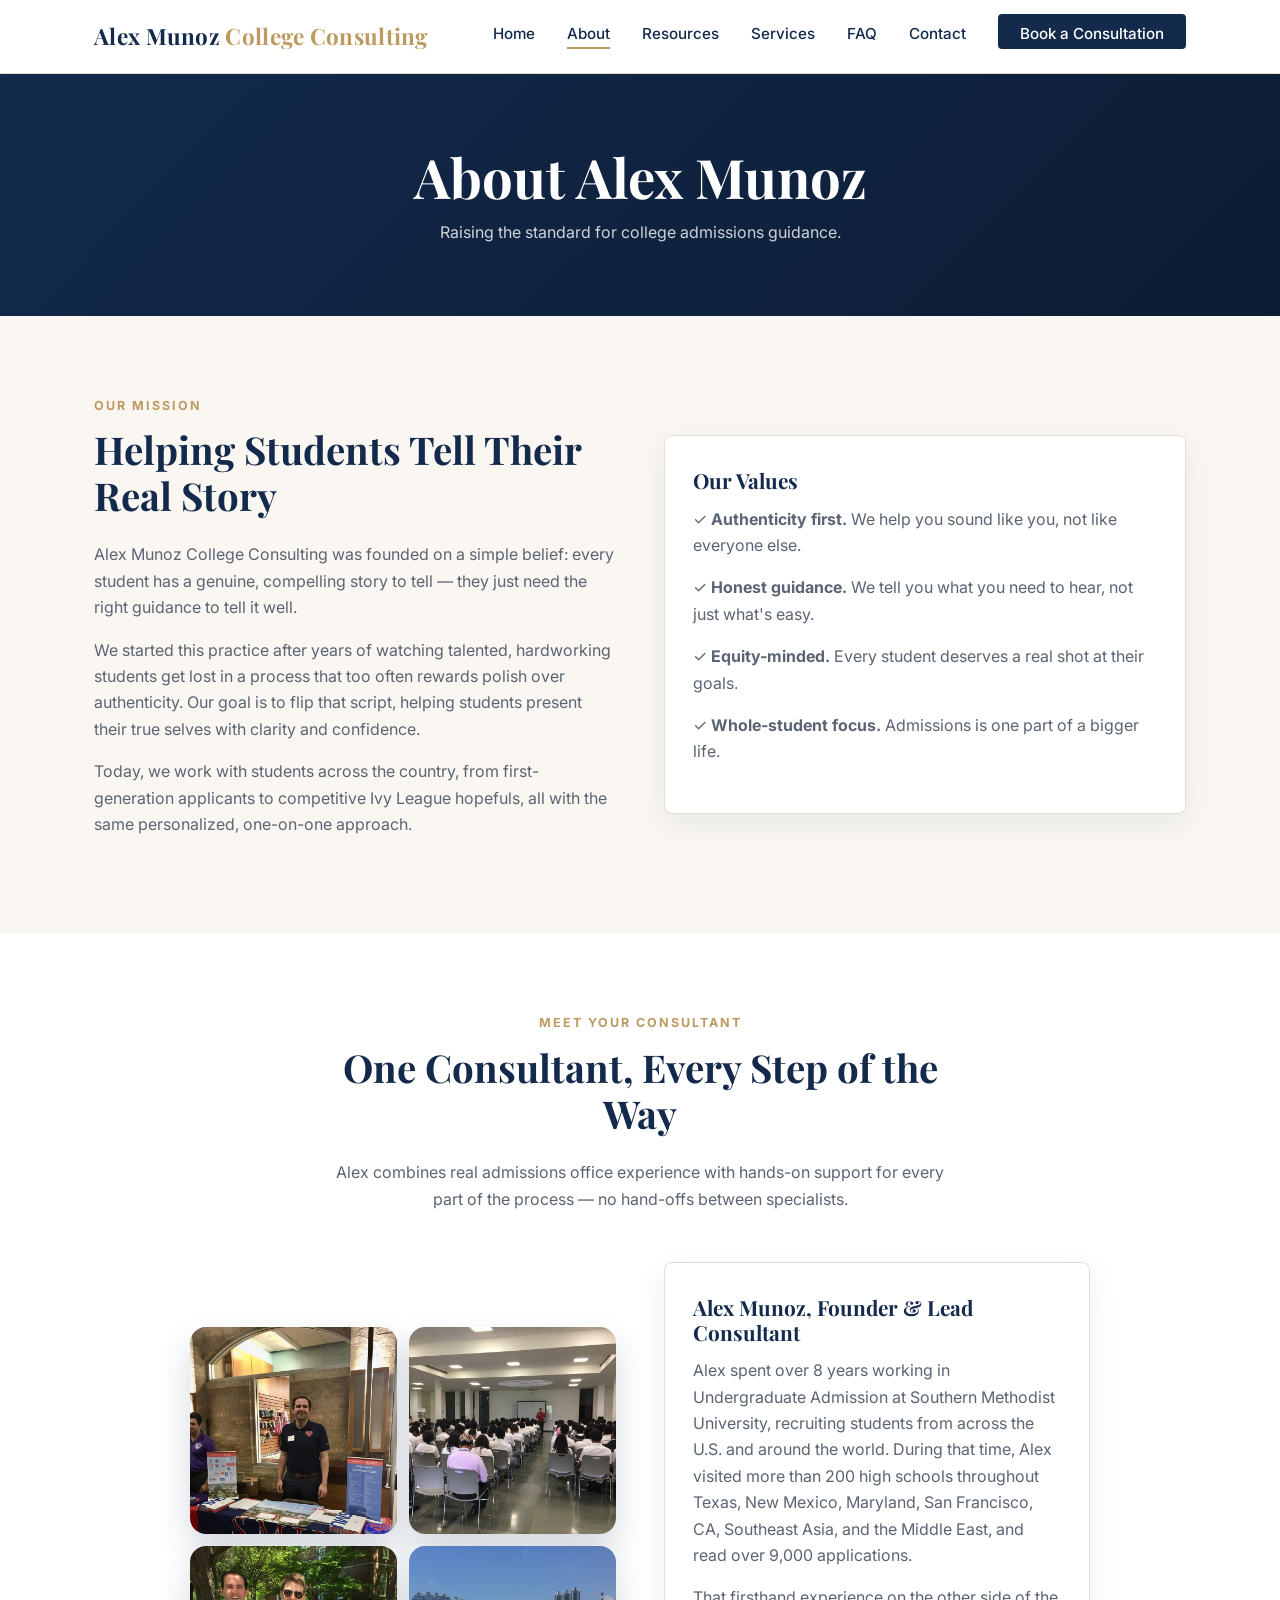
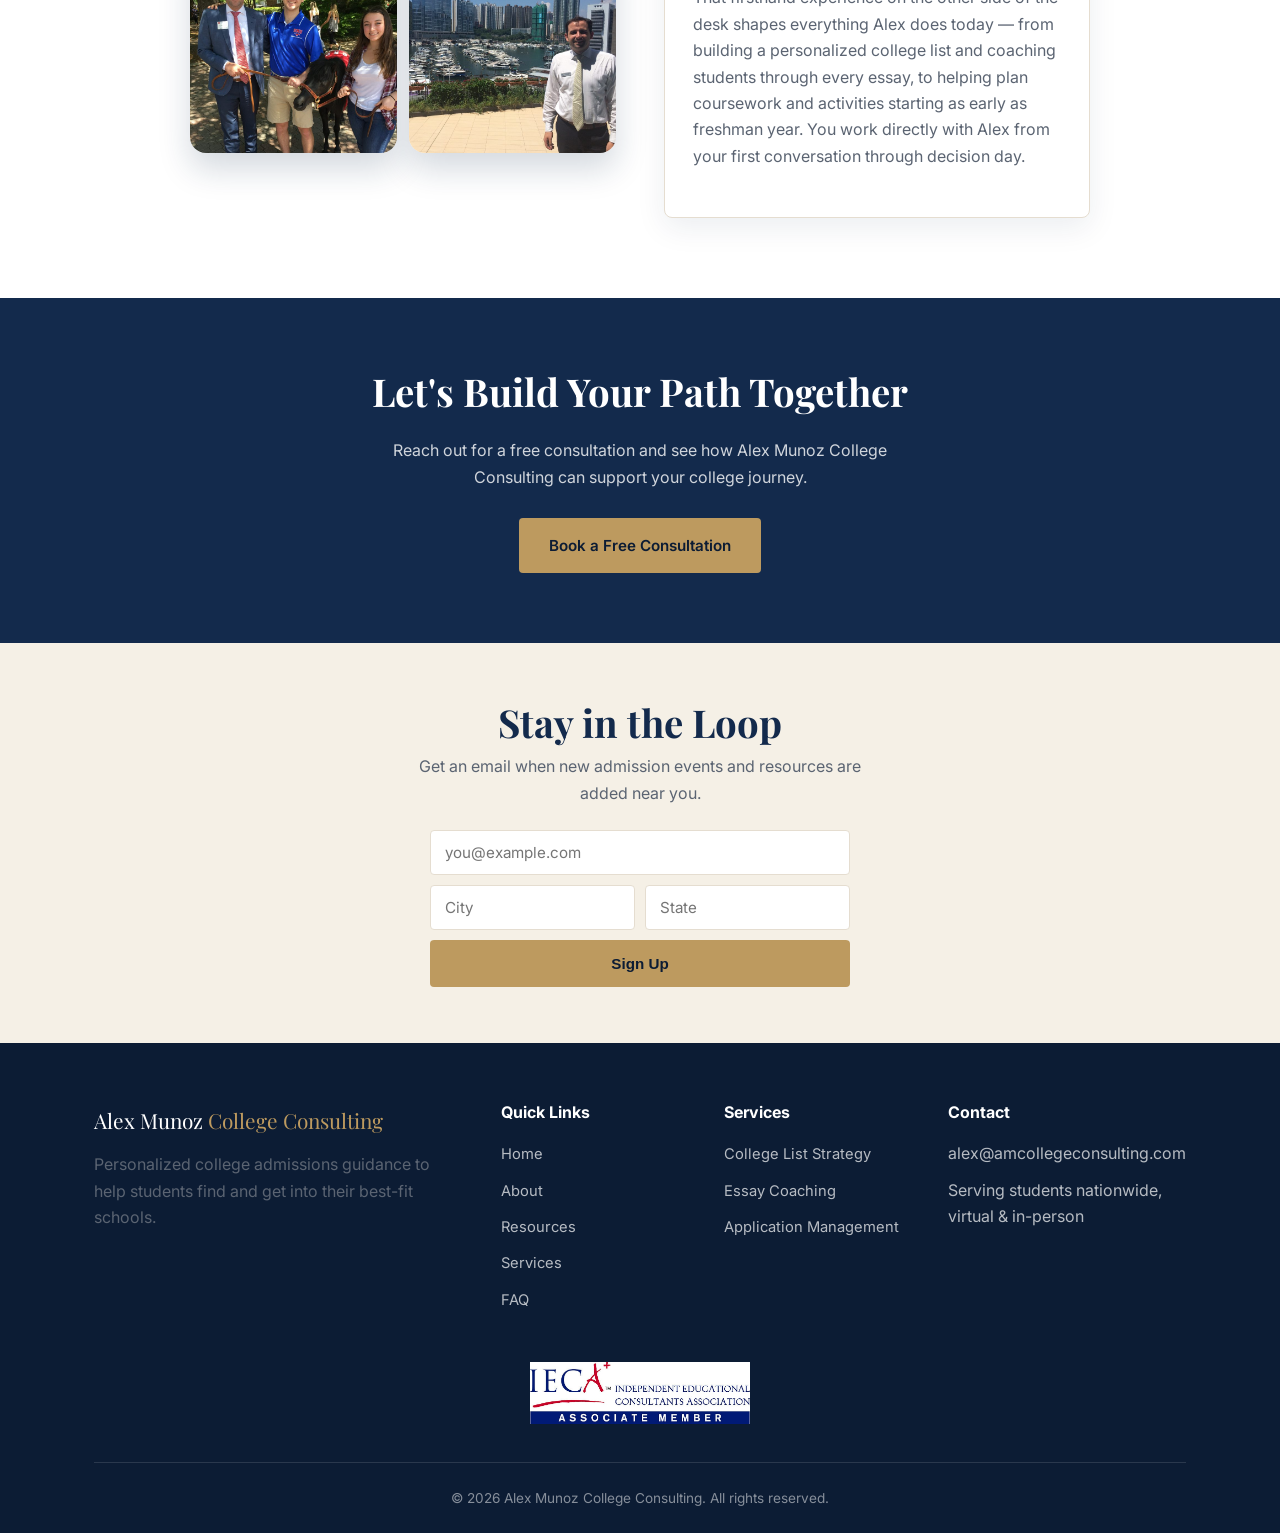
==== about.html @ 4353b639 "Add photo mosaic to About page, revert hero photo" ====
<!DOCTYPE html>
<html lang="en">
<head>
<!-- Google tag (gtag.js) -->
<script async src="https://www.googletagmanager.com/gtag/js?id=G-51WXC286CQ"></script>
<script>
  window.dataLayer = window.dataLayer || [];
  function gtag(){dataLayer.push(arguments);}
  gtag('js', new Date());
  gtag('config', 'G-51WXC286CQ');
</script>
<meta charset="UTF-8">
<meta name="viewport" content="width=device-width, initial-scale=1.0">
<link rel="icon" type="image/x-icon" href="favicon.ico">
<link rel="icon" type="image/png" sizes="32x32" href="favicon-32.png">
<link rel="icon" type="image/png" sizes="16x16" href="favicon-16.png">
<link rel="apple-touch-icon" sizes="180x180" href="apple-touch-icon.png">
<title>About Us | Alex Munoz College Consulting</title>
<meta name="description" content="Learn about Alex Munoz College Consulting's mission, story, and the team behind our personalized college admissions guidance.">
<link rel="canonical" href="https://amcollegeconsulting.com/about.html">
<meta property="og:type" content="website">
<meta property="og:site_name" content="Alex Munoz College Consulting">
<meta property="og:url" content="https://amcollegeconsulting.com/about.html">
<meta property="og:title" content="About Us | Alex Munoz College Consulting">
<meta property="og:description" content="Learn about Alex Munoz College Consulting's mission, story, and the team behind our personalized college admissions guidance.">
<meta property="og:image" content="https://amcollegeconsulting.com/social-preview.png">
<meta property="og:image:width" content="1200">
<meta property="og:image:height" content="630">
<meta name="twitter:card" content="summary_large_image">
<meta name="twitter:title" content="About Us | Alex Munoz College Consulting">
<meta name="twitter:description" content="Learn about Alex Munoz College Consulting's mission, story, and the team behind our personalized college admissions guidance.">
<meta name="twitter:image" content="https://amcollegeconsulting.com/social-preview.png">
<link rel="preconnect" href="https://fonts.googleapis.com">
<link href="https://fonts.googleapis.com/css2?family=Playfair+Display:wght@600;700&family=Inter:wght@400;500;600;700&display=swap" rel="stylesheet">
<link rel="stylesheet" href="styles.css?v=20260810f">
<script type="application/ld+json">
[
  {
    "@context": "https://schema.org",
    "@type": "AboutPage",
    "name": "About Alex Munoz College Consulting",
    "url": "https://amcollegeconsulting.com/about.html",
    "mainEntity": {
      "@type": "ProfessionalService",
      "name": "Alex Munoz College Consulting",
      "url": "https://amcollegeconsulting.com/",
      "email": "alex@amcollegeconsulting.com",
      "image": "https://amcollegeconsulting.com/social-preview.png",
      "areaServed": [
        {
          "@type": "City",
          "name": "North Dallas, TX"
        },
        {
          "@type": "Country",
          "name": "United States"
        }
      ]
    }
  },
  {
    "@context": "https://schema.org",
    "@type": "BreadcrumbList",
    "itemListElement": [
      {
        "@type": "ListItem",
        "position": 1,
        "name": "Home",
        "item": "https://amcollegeconsulting.com/"
      },
      {
        "@type": "ListItem",
        "position": 2,
        "name": "About",
        "item": "https://amcollegeconsulting.com/about.html"
      }
    ]
  }
]
</script>
</head>
<body>

<header class="site-header">
  <div class="nav-wrap">
    <a href="index.html" class="logo">Alex Munoz <span>College Consulting</span></a>
    <ul class="nav-links">
      <li><a href="index.html">Home</a></li>
      <li><a href="about.html" class="active">About</a></li>
      <li class="nav-dropdown">
        <a href="resources.html">Resources</a>
        <ul class="nav-dropdown-menu">
          <li><a href="resources.html#info-sessions">Admission Reps in Your Area</a></li>
        </ul>
      </li>
      <li><a href="services.html">Services</a></li>
      <li><a href="faq.html">FAQ</a></li>
      <li><a href="contact.html">Contact</a></li>
      <li><a href="contact.html" class="nav-cta">Book a Consultation</a></li>
    </ul>
    <button class="nav-toggle" aria-label="Toggle menu">&#9776;</button>
  </div>
</header>

<section class="page-hero">
  <div class="container">
    <h1>About Alex Munoz</h1>
    <p>Raising the standard for college admissions guidance.</p>
  </div>
</section>

<section>
  <div class="container">
    <div class="grid-2">
      <div>
        <span class="eyebrow-small">Our Mission</span>
        <h2>Helping Students Tell Their Real Story</h2>
        <p>Alex Munoz College Consulting was founded on a simple belief: every student has a genuine, compelling story to tell &mdash; they just need the right guidance to tell it well.</p>
        <p>We started this practice after years of watching talented, hardworking students get lost in a process that too often rewards polish over authenticity. Our goal is to flip that script, helping students present their true selves with clarity and confidence.</p>
        <p>Today, we work with students across the country, from first-generation applicants to competitive Ivy League hopefuls, all with the same personalized, one-on-one approach.</p>
      </div>
      <div class="card">
        <h3>Our Values</h3>
        <p>&#10003; <strong>Authenticity first.</strong> We help you sound like you, not like everyone else.</p>
        <p>&#10003; <strong>Honest guidance.</strong> We tell you what you need to hear, not just what's easy.</p>
        <p>&#10003; <strong>Equity-minded.</strong> Every student deserves a real shot at their goals.</p>
        <p>&#10003; <strong>Whole-student focus.</strong> Admissions is one part of a bigger life.</p>
      </div>
    </div>
  </div>
</section>

<section class="section-alt">
  <div class="container">
    <div class="section-header">
      <span class="eyebrow-small">Meet Your Consultant</span>
      <h2>One Consultant, Every Step of the Way</h2>
      <p>Alex combines real admissions office experience with hands-on support for every part of the process &mdash; no hand-offs between specialists.</p>
    </div>
    <div class="grid-2" style="max-width: 900px; margin: 0 auto;">
      <div class="photo-mosaic">
        <div class="headshot-frame">
          <img src="alex-collage-1.jpg" alt="Alex Munoz at an SMU admissions table" width="750" height="1000">
        </div>
        <div class="headshot-frame">
          <img src="alex-collage-2.jpg" alt="Alex Munoz presenting to students at a college fair" width="1000" height="750" style="object-position: 75% center;">
        </div>
        <div class="headshot-frame">
          <img src="alex-collage-3.jpg" alt="Alex Munoz with SMU's mascot Peruna on campus" width="750" height="1000">
        </div>
        <div class="headshot-frame">
          <img src="alex-collage-4.jpg" alt="Alex Munoz recruiting internationally in Hong Kong" width="1000" height="750" style="object-position: 75% center;">
        </div>
      </div>
      <div class="card">
        <h3>Alex Munoz, Founder &amp; Lead Consultant</h3>
        <p>Alex spent over 8 years working in Undergraduate Admission at Southern Methodist University, recruiting students from across the U.S. and around the world. During that time, Alex visited more than 200 high schools throughout Texas, New Mexico, Maryland, San Francisco, CA, Southeast Asia, and the Middle East, and read over 9,000 applications.</p>
        <p>That firsthand experience on the other side of the desk shapes everything Alex does today &mdash; from building a personalized college list and coaching students through every essay, to helping plan coursework and activities starting as early as freshman year. You work directly with Alex from your first conversation through decision day.</p>
      </div>
    </div>
  </div>
</section>

<section class="cta-band">
  <div class="container">
    <h2>Let's Build Your Path Together</h2>
    <p>Reach out for a free consultation and see how Alex Munoz College Consulting can support your college journey.</p>
    <a href="contact.html" class="btn btn-primary">Book a Free Consultation</a>
  </div>
</section>

<section class="newsletter-band">
  <div class="container">
    <h2>Stay in the Loop</h2>
    <p>Get an email when new admission events and resources are added near you.</p>
    <p class="form-success" style="display:none; color: var(--gold); font-weight: 600;">Thanks! You're signed up.</p>
    <form class="newsletter-form" action="https://formspree.io/f/mgognybo" method="POST">
      <input type="hidden" name="form_type" value="Newsletter signup">
      <label for="newsletter-email" class="sr-only">Email address</label>
      <input type="email" id="newsletter-email" name="email" placeholder="you@example.com" required>
      <div class="newsletter-form-row">
        <label for="newsletter-city" class="sr-only">City</label>
        <input type="text" id="newsletter-city" name="city" placeholder="City">
        <label for="newsletter-state" class="sr-only">State</label>
        <input type="text" id="newsletter-state" name="state" placeholder="State">
      </div>
      <button type="submit" class="btn btn-primary">Sign Up</button>
    </form>
  </div>
</section>

<footer class="site-footer">
  <div class="container">
    <div class="footer-grid">
      <div>
        <div class="footer-logo">Alex Munoz <span>College Consulting</span></div>
        <p>Personalized college admissions guidance to help students find and get into their best-fit schools.</p>
      </div>
      <div>
        <h4>Quick Links</h4>
        <ul>
          <li><a href="index.html">Home</a></li>
          <li><a href="about.html">About</a></li>
          <li><a href="resources.html">Resources</a></li>
          <li><a href="services.html">Services</a></li>
          <li><a href="faq.html">FAQ</a></li>
        </ul>
      </div>
      <div>
        <h4>Services</h4>
        <ul>
          <li><a href="services.html">College List Strategy</a></li>
          <li><a href="services.html">Essay Coaching</a></li>
          <li><a href="services.html">Application Management</a></li>
        </ul>
      </div>
      <div>
        <h4>Contact</h4>
        <ul>
          <li>alex@amcollegeconsulting.com</li>
          <li>Serving students nationwide, virtual &amp; in-person</li>
        </ul>
      </div>
    </div>
    <div class="footer-badge">
      <a href="https://www.iecaonline.com/" target="_blank" rel="noopener">
        <img src="IECA%20logo.jpg" alt="IECA Associate Member">
      </a>
    </div>
    <div class="footer-bottom">
      &copy; 2026 Alex Munoz College Consulting. All rights reserved.
    </div>
  </div>
</footer>

<script src="main.js?v=20260810b"></script>
</body>
</html>
---- styles.css ----
/* Alex Munoz College Consulting — Shared Styles */

:root {
  --navy: #132a4c;
  --navy-dark: #0c1c34;
  --gold: #bd9a5f;
  --gold-light: #d9c398;
  --cream: #faf7f2;
  --white: #ffffff;
  --text: #26303f;
  --text-muted: #5b6472;
  --border: #e5ddd0;
  --shadow: 0 10px 30px rgba(19, 42, 76, 0.08);
}

* {
  box-sizing: border-box;
}

html {
  scroll-behavior: smooth;
}

body {
  margin: 0;
  font-family: 'Inter', -apple-system, BlinkMacSystemFont, 'Segoe UI', sans-serif;
  color: var(--text);
  background: var(--cream);
  line-height: 1.65;
}

h1, h2, h3, h4 {
  font-family: 'Playfair Display', Georgia, serif;
  color: var(--navy);
  line-height: 1.2;
  margin: 0 0 0.6em;
}

h1 { font-size: clamp(2.2rem, 5vw, 3.4rem); }
h2 { font-size: clamp(1.7rem, 3.5vw, 2.4rem); }
h3 { font-size: 1.3rem; }

p { margin: 0 0 1em; color: var(--text-muted); }

a { color: inherit; text-decoration: none; }

img { max-width: 100%; display: block; }

.container {
  max-width: 1140px;
  margin: 0 auto;
  padding: 0 24px;
}

/* Header */
.site-header {
  position: sticky;
  top: 0;
  z-index: 100;
  background: var(--white);
  border-bottom: 1px solid var(--border);
}

.nav-wrap {
  display: flex;
  align-items: center;
  justify-content: space-between;
  padding: 18px 24px;
  max-width: 1140px;
  margin: 0 auto;
}

.logo {
  font-family: 'Playfair Display', Georgia, serif;
  font-size: 1.4rem;
  font-weight: 700;
  color: var(--navy);
  letter-spacing: 0.3px;
}

.logo span {
  color: var(--gold);
}

.nav-links {
  display: flex;
  gap: 32px;
  list-style: none;
  margin: 0;
  padding: 0;
}

.nav-links a {
  font-weight: 500;
  font-size: 0.95rem;
  color: var(--navy);
  padding-bottom: 4px;
  border-bottom: 2px solid transparent;
  transition: border-color 0.2s ease, color 0.2s ease;
}

.nav-links a:hover,
.nav-links a.active {
  border-bottom-color: var(--gold);
}

.nav-cta {
  background: var(--navy);
  color: var(--white) !important;
  padding: 10px 22px;
  border-radius: 4px;
  font-weight: 600;
  font-size: 0.9rem;
  transition: background 0.2s ease;
  white-space: nowrap;
}

.nav-cta:hover {
  background: var(--gold);
  color: var(--navy) !important;
}

.nav-toggle {
  display: none;
  background: none;
  border: none;
  font-size: 1.6rem;
  color: var(--navy);
  cursor: pointer;
}

/* Buttons */
.btn {
  display: inline-block;
  padding: 13px 28px;
  border-radius: 4px;
  font-weight: 600;
  font-size: 0.95rem;
  transition: all 0.2s ease;
  cursor: pointer;
  border: 2px solid transparent;
}

.btn-primary {
  background: var(--gold);
  color: var(--navy-dark);
}

.btn-primary:hover {
  background: var(--navy);
  color: var(--white);
}

.btn-outline {
  border-color: var(--white);
  color: var(--white);
}

.btn-outline:hover {
  background: var(--white);
  color: var(--navy);
}

.btn-outline-navy {
  border-color: var(--navy);
  color: var(--navy);
}

.btn-outline-navy:hover {
  background: var(--navy);
  color: var(--white);
}

/* Hero */
.hero {
  background: linear-gradient(135deg, var(--navy) 0%, var(--navy-dark) 100%);
  color: var(--white);
  padding: 100px 0 90px;
  text-align: center;
}

.hero h1 { color: var(--white); }

.hero .eyebrow {
  text-transform: uppercase;
  letter-spacing: 2px;
  font-size: 0.8rem;
  color: var(--gold-light);
  font-weight: 600;
  margin-bottom: 16px;
  display: block;
}

.hero p.lead {
  color: rgba(255,255,255,0.85);
  max-width: 620px;
  margin: 0 auto 32px;
  font-size: 1.1rem;
}

.hero-actions {
  display: flex;
  gap: 16px;
  justify-content: center;
  flex-wrap: wrap;
}

/* Headshot / photo mosaic */
.headshot-frame {
  border-radius: 16px;
  overflow: hidden;
  box-shadow: 0 16px 32px rgba(19,42,76,0.18);
}

.headshot-frame img {
  width: 100%;
  height: 100%;
  object-fit: cover;
  object-position: top center;
  display: block;
}

.photo-mosaic {
  display: grid;
  grid-template-columns: 1fr 1fr;
  gap: 12px;
}

.photo-mosaic .headshot-frame {
  aspect-ratio: 1 / 1;
}

.page-hero {
  background: linear-gradient(135deg, var(--navy) 0%, var(--navy-dark) 100%);
  color: var(--white);
  padding: 70px 0;
  text-align: center;
}

.page-hero h1 { color: var(--white); margin-bottom: 10px; }
.page-hero p { color: rgba(255,255,255,0.8); margin: 0; }

/* Sections */
section {
  padding: 80px 0;
}

.section-alt {
  background: var(--white);
}

.section-header {
  text-align: center;
  max-width: 640px;
  margin: 0 auto 50px;
}

.eyebrow-small {
  text-transform: uppercase;
  letter-spacing: 2px;
  font-size: 0.78rem;
  color: var(--gold);
  font-weight: 700;
  display: block;
  margin-bottom: 10px;
}

/* Grid / Cards */
.grid-3 {
  display: grid;
  grid-template-columns: repeat(3, 1fr);
  gap: 32px;
}

.grid-2 {
  display: grid;
  grid-template-columns: 1fr 1fr;
  gap: 48px;
  align-items: center;
}

.card {
  background: var(--white);
  border: 1px solid var(--border);
  border-radius: 8px;
  padding: 32px 28px;
  box-shadow: var(--shadow);
}

.card .icon {
  width: 48px;
  height: 48px;
  border-radius: 8px;
  background: rgba(189, 154, 95, 0.15);
  color: var(--gold);
  display: flex;
  align-items: center;
  justify-content: center;
  font-size: 1.4rem;
  margin-bottom: 18px;
  font-weight: 700;
}

.stats {
  display: grid;
  grid-template-columns: repeat(4, 1fr);
  gap: 24px;
  text-align: center;
}

.stat-num {
  font-family: 'Playfair Display', Georgia, serif;
  font-size: 2.4rem;
  color: var(--gold);
  font-weight: 700;
}

.stat-label {
  color: var(--text-muted);
  font-size: 0.9rem;
  text-transform: uppercase;
  letter-spacing: 1px;
}

/* Testimonial cards */
.testimonial {
  background: var(--white);
  border-left: 3px solid var(--gold);
  border-radius: 6px;
  padding: 30px;
  box-shadow: var(--shadow);
}

.testimonial p.quote {
  font-style: italic;
  color: var(--text);
  font-size: 1.02rem;
}

.testimonial .author {
  font-weight: 700;
  color: var(--navy);
  font-size: 0.95rem;
}

.testimonial .role {
  color: var(--text-muted);
  font-size: 0.85rem;
}

/* CTA band */
.cta-band {
  background: var(--navy);
  color: var(--white);
  text-align: center;
  padding: 70px 0;
}

.cta-band h2 { color: var(--white); }
.cta-band p { color: rgba(255,255,255,0.8); max-width: 500px; margin: 0 auto 28px; }

/* Newsletter signup band */
.newsletter-band {
  background: rgba(189, 154, 95, 0.08);
  text-align: center;
  padding: 56px 0;
}

.newsletter-band h2 { margin-bottom: 8px; }
.newsletter-band p { max-width: 480px; margin: 0 auto 24px; }

.newsletter-form {
  display: flex;
  flex-direction: column;
  gap: 10px;
  max-width: 420px;
  margin: 0 auto;
}

.newsletter-form-row {
  display: flex;
  gap: 10px;
}

.newsletter-form-row input {
  flex: 1;
  min-width: 0;
}

.newsletter-form button {
  width: 100%;
}

.sr-only {
  position: absolute;
  width: 1px;
  height: 1px;
  padding: 0;
  margin: -1px;
  overflow: hidden;
  clip: rect(0, 0, 0, 0);
  white-space: nowrap;
  border: 0;
}

/* Forms */
.contact-form {
  display: grid;
  gap: 20px;
}

.form-row {
  display: grid;
  grid-template-columns: 1fr 1fr;
  gap: 20px;
}

label {
  display: block;
  font-weight: 600;
  font-size: 0.88rem;
  color: var(--navy);
  margin-bottom: 6px;
}

input, select, textarea {
  width: 100%;
  padding: 12px 14px;
  border: 1px solid var(--border);
  border-radius: 4px;
  font-family: inherit;
  font-size: 0.95rem;
  background: var(--white);
  color: var(--text);
}

input:focus, select:focus, textarea:focus {
  outline: none;
  border-color: var(--gold);
}

textarea { resize: vertical; min-height: 120px; }

.contact-info-item {
  display: flex;
  gap: 16px;
  margin-bottom: 26px;
}

.contact-info-item .icon {
  flex-shrink: 0;
  width: 44px;
  height: 44px;
  border-radius: 50%;
  background: rgba(189, 154, 95, 0.15);
  color: var(--gold);
  display: flex;
  align-items: center;
  justify-content: center;
  font-weight: 700;
}

/* Footer */
.site-footer {
  background: var(--navy-dark);
  color: rgba(255,255,255,0.7);
  padding: 60px 0 24px;
}

.footer-grid {
  display: grid;
  grid-template-columns: 2fr 1fr 1fr 1.3fr;
  gap: 40px;
  margin-bottom: 40px;
}

.footer-grid h4 {
  color: var(--white);
  font-size: 1rem;
  margin-bottom: 18px;
  font-family: 'Inter', sans-serif;
  font-weight: 700;
}

.footer-grid ul {
  list-style: none;
  margin: 0;
  padding: 0;
}

.footer-grid li {
  margin-bottom: 10px;
}

.footer-grid a {
  color: rgba(255,255,255,0.7);
  font-size: 0.92rem;
  transition: color 0.2s ease;
}

.footer-grid a:hover {
  color: var(--gold-light);
}

.footer-logo {
  font-family: 'Playfair Display', Georgia, serif;
  font-size: 1.3rem;
  color: var(--white);
  margin-bottom: 14px;
}

.footer-logo span { color: var(--gold); }

.resource-table {
  width: 100%;
  border-collapse: collapse;
  margin-bottom: 10px;
}

.resource-table th,
.resource-table td {
  text-align: left;
  padding: 12px 16px;
  border-bottom: 1px solid var(--border);
  font-size: 0.95rem;
}

.resource-table th {
  background: var(--white);
  color: var(--navy);
  font-weight: 700;
  text-transform: uppercase;
  font-size: 0.75rem;
  letter-spacing: 0.5px;
}

.resource-table td a {
  color: var(--gold);
  font-weight: 600;
}

.resource-table td a:hover {
  text-decoration: underline;
}

.resource-table tr:nth-child(even) {
  background: rgba(189, 154, 95, 0.05);
}

.resource-note {
  font-size: 0.85rem;
  color: var(--text-muted);
  margin-top: 8px;
}

/* Resources page header + top-of-page signup box */
.section-header-grid {
  display: grid;
  grid-template-columns: 1fr minmax(210px, 240px);
  gap: 28px;
  align-items: start;
  max-width: 980px;
  margin: 0 auto 44px;
}

.section-header-grid .section-header-text {
  text-align: left;
}

.signup-box {
  background: var(--white);
  border: 1px solid var(--border);
  border-radius: 8px;
  padding: 16px 18px;
  box-shadow: var(--shadow);
}

.signup-box h3 {
  margin-bottom: 4px;
  font-size: 0.92rem;
}

.signup-box p {
  font-size: 0.78rem;
  margin-bottom: 10px;
  line-height: 1.4;
}

.signup-box .newsletter-form {
  flex-direction: column;
  gap: 8px;
}

.signup-box .newsletter-form input[type="email"] {
  padding: 9px 10px;
  font-size: 0.85rem;
}

.signup-box .newsletter-form-row {
  flex-direction: column;
  gap: 8px;
}

.signup-box .newsletter-form-row input {
  padding: 9px 10px;
  font-size: 0.85rem;
}

.signup-box .newsletter-form button {
  width: 100%;
  padding: 9px 16px;
  font-size: 0.85rem;
}

/* Session list (Admission Info Sessions in Your Area) */
.session-controls {
  display: flex;
  gap: 24px;
  justify-content: center;
  flex-wrap: wrap;
  margin-bottom: 24px;
}

.session-control {
  min-width: 220px;
}

.session-control label {
  text-align: center;
}

.session-control select {
  cursor: pointer;
}

.session-filters {
  display: flex;
  gap: 10px;
  justify-content: center;
  flex-wrap: wrap;
  margin-bottom: 32px;
}

.session-filter {
  font-size: 0.85rem;
  font-weight: 600;
  padding: 8px 18px;
  border-radius: 20px;
  border: 1px solid var(--border);
  background: var(--white);
  color: var(--navy);
  cursor: pointer;
  transition: background 0.15s ease, color 0.15s ease;
}

.session-filter:hover {
  border-color: var(--gold);
}

.session-filter.active {
  background: var(--navy);
  color: var(--white);
  border-color: var(--navy);
}

.session-list {
  max-width: 760px;
  margin: 0 auto;
  display: flex;
  flex-direction: column;
  gap: 14px;
}

.session-item {
  background: var(--white);
  border: 1px solid var(--border);
  border-radius: 8px;
  padding: 18px 20px;
  display: flex;
  gap: 18px;
  align-items: center;
  box-shadow: var(--shadow);
}

.session-body {
  flex: 1;
  min-width: 0;
}

.session-logo {
  flex-shrink: 0;
  width: 48px;
  height: 48px;
  display: flex;
  align-items: center;
  justify-content: center;
}

.session-logo img {
  max-width: 48px;
  max-height: 48px;
  width: auto;
  height: auto;
  object-fit: contain;
}

/* Baylor's crest SVG renders with extra internal padding, so it looks
   noticeably smaller than the other logos at the same box size — nudge it up. */
.session-logo img[src*="bayloruniversity.svg"] {
  transform: scale(1.35);
}

.session-date {
  flex-shrink: 0;
  background: var(--navy);
  color: var(--gold-light);
  border-radius: 6px;
  padding: 8px 12px;
  text-align: center;
  min-width: 58px;
}

.session-date .month {
  font-size: 0.7rem;
  font-weight: 700;
  text-transform: uppercase;
  letter-spacing: 0.5px;
}

.session-date .day {
  font-size: 1.15rem;
  font-weight: 700;
  font-family: 'Playfair Display', Georgia, serif;
}

.session-title {
  font-weight: 700;
  color: var(--navy);
  font-size: 1rem;
  margin-bottom: 2px;
}

.session-meta {
  font-size: 0.88rem;
  color: var(--text-muted);
  margin-bottom: 4px;
}

.session-link {
  font-size: 0.85rem;
  color: var(--gold);
  font-weight: 600;
}

.session-link:hover {
  text-decoration: underline;
}

/* Nav dropdown */
.nav-dropdown {
  position: relative;
}

.nav-dropdown > a {
  display: inline-flex;
  align-items: center;
  gap: 4px;
}

.nav-dropdown-menu {
  list-style: none;
  margin: 0;
  padding: 0;
  position: absolute;
  top: 100%;
  left: 0;
  background: var(--white);
  border: 1px solid var(--border);
  border-radius: 6px;
  box-shadow: var(--shadow);
  min-width: 230px;
  opacity: 0;
  visibility: hidden;
  transform: translateY(6px);
  transition: opacity 0.15s ease, transform 0.15s ease, visibility 0.15s ease;
  z-index: 200;
}

.nav-dropdown:hover .nav-dropdown-menu,
.nav-dropdown:focus-within .nav-dropdown-menu {
  opacity: 1;
  visibility: visible;
  transform: translateY(0);
}

.nav-dropdown-menu li a {
  display: block;
  padding: 12px 18px;
  font-size: 0.9rem;
  border-bottom: 1px solid var(--border);
  color: var(--navy);
  font-weight: 500;
}

.nav-dropdown-menu li:last-child a {
  border-bottom: none;
}

.nav-dropdown-menu li a:hover {
  background: var(--cream);
}

.faq-list {
  max-width: 780px;
  margin: 0 auto;
}

.faq-item {
  padding: 26px 0;
  border-bottom: 1px solid var(--border);
}

.faq-item:last-child {
  border-bottom: none;
}

.faq-item h3 {
  font-size: 1.15rem;
  margin-bottom: 8px;
}

.faq-item p {
  margin-bottom: 0;
}

.package-price {
  font-family: 'Playfair Display', Georgia, serif;
  font-size: 1.8rem;
  color: var(--gold);
  font-weight: 700;
  margin-bottom: 4px;
}

.package-price .price-note {
  font-family: 'Inter', sans-serif;
  font-size: 0.85rem;
  color: var(--text-muted);
  font-weight: 500;
  display: block;
  margin-bottom: 16px;
}

.footer-badge {
  text-align: center;
  margin-bottom: 30px;
}

.footer-badge img {
  max-width: 220px;
  display: inline-block;
}

.footer-bottom {
  border-top: 1px solid rgba(255,255,255,0.12);
  padding-top: 24px;
  text-align: center;
  font-size: 0.85rem;
  color: rgba(255,255,255,0.5);
}

/* Responsive */
@media (max-width: 860px) {
  .nav-dropdown-menu {
    position: static;
    opacity: 1;
    visibility: visible;
    transform: none;
    box-shadow: none;
    border: none;
    border-radius: 0;
    display: none;
  }
  .nav-dropdown.open .nav-dropdown-menu {
    display: block;
  }
  .nav-dropdown-menu li a {
    padding-left: 40px;
  }
  .nav-links {
    display: none;
    position: absolute;
    top: 100%;
    left: 0;
    right: 0;
    background: var(--white);
    flex-direction: column;
    gap: 0;
    border-top: 1px solid var(--border);
    box-shadow: var(--shadow);
  }
  .nav-links.open { display: flex; }
  .nav-links li { width: 100%; }
  .nav-links a {
    display: block;
    padding: 16px 24px;
    border-bottom: 1px solid var(--border);
  }
  .nav-links .nav-cta { margin: 16px 24px; text-align: center; }
  .nav-toggle { display: block; }
  .grid-3 { grid-template-columns: 1fr; }
  .grid-2 { grid-template-columns: 1fr; }
  .section-header-grid { grid-template-columns: 1fr; }
  .section-header-grid .section-header-text { text-align: center; }
  .stats { grid-template-columns: repeat(2, 1fr); }
  .form-row { grid-template-columns: 1fr; }
  .footer-grid { grid-template-columns: 1fr 1fr; }
}

@media (max-width: 500px) {
  .footer-grid { grid-template-columns: 1fr; }
  .hero { padding: 70px 0 60px; }
  section { padding: 56px 0; }
  .session-item { padding: 14px; gap: 10px; }
  .session-date { min-width: 44px; padding: 6px 8px; }
  .session-date .day { font-size: 1rem; }
  .session-logo { width: 34px; height: 34px; }
  .session-logo img { max-width: 34px; max-height: 34px; }
  .session-title { font-size: 0.92rem; }
}
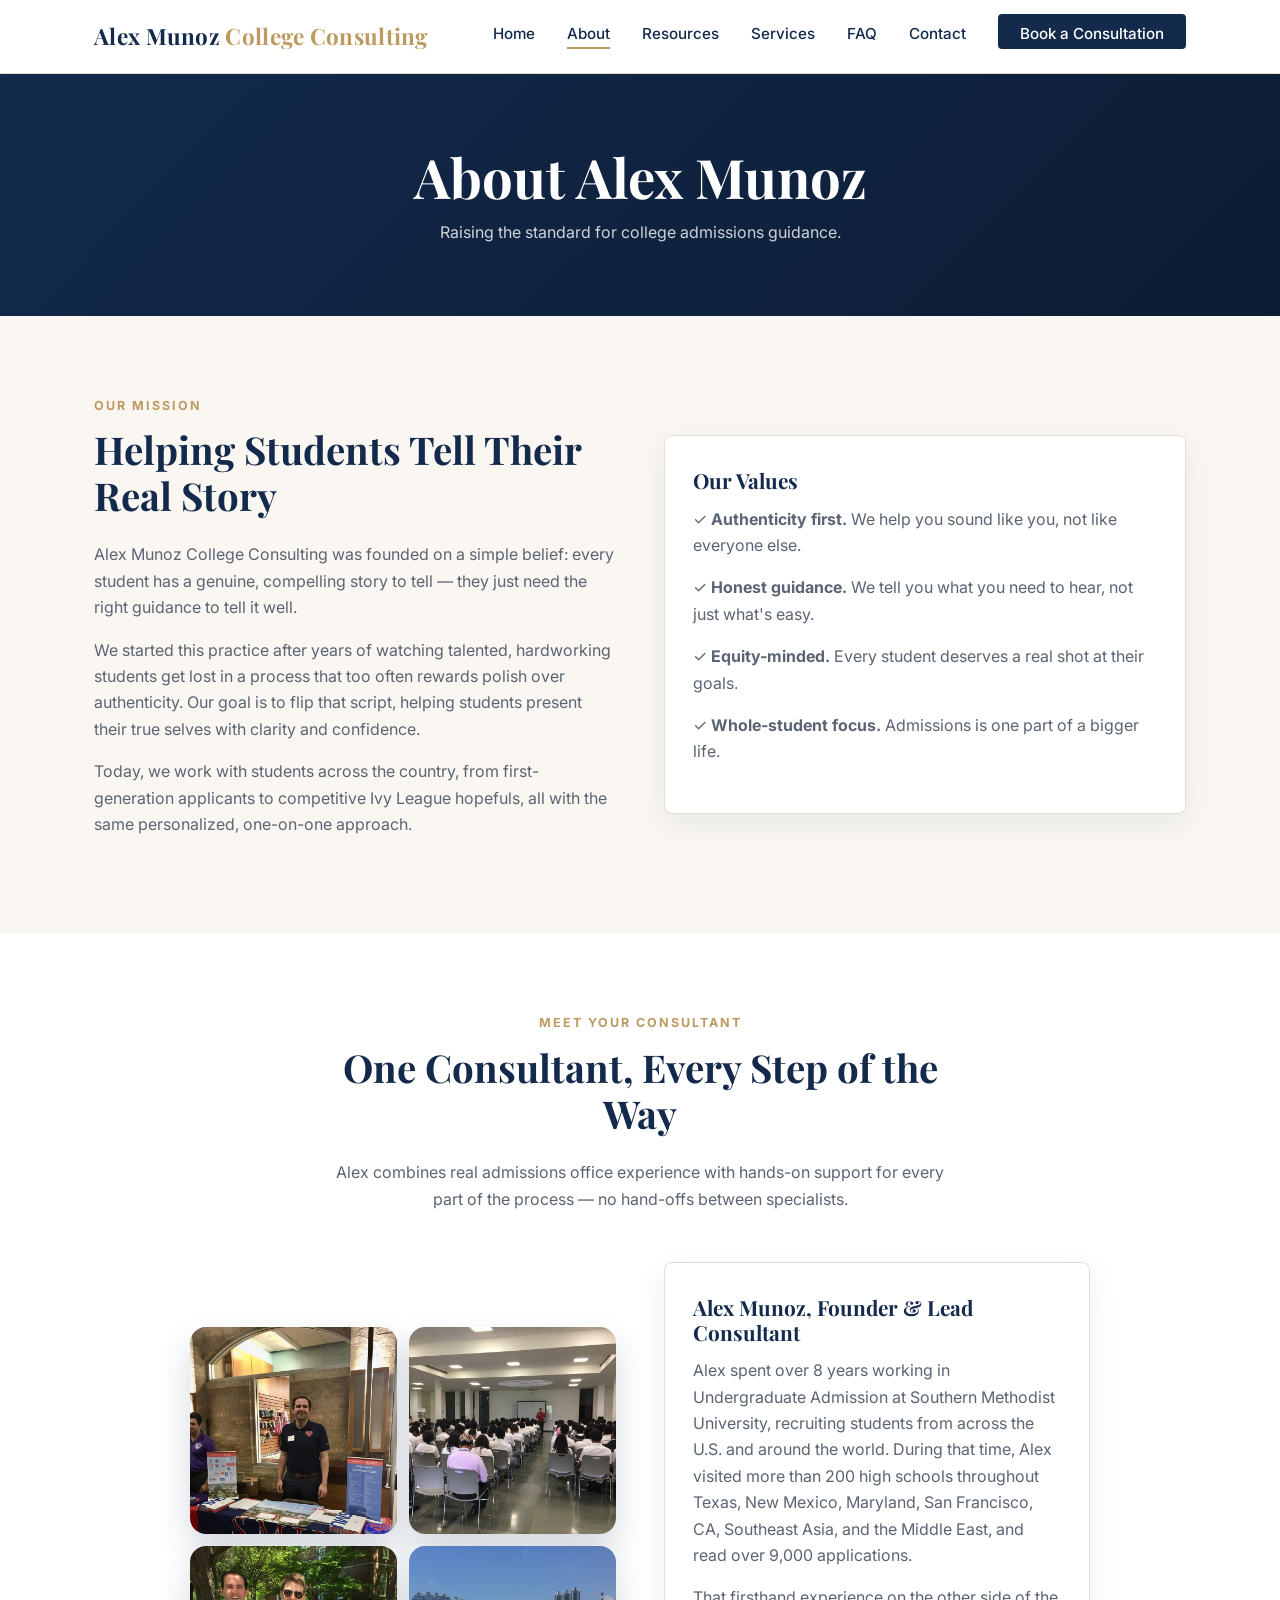
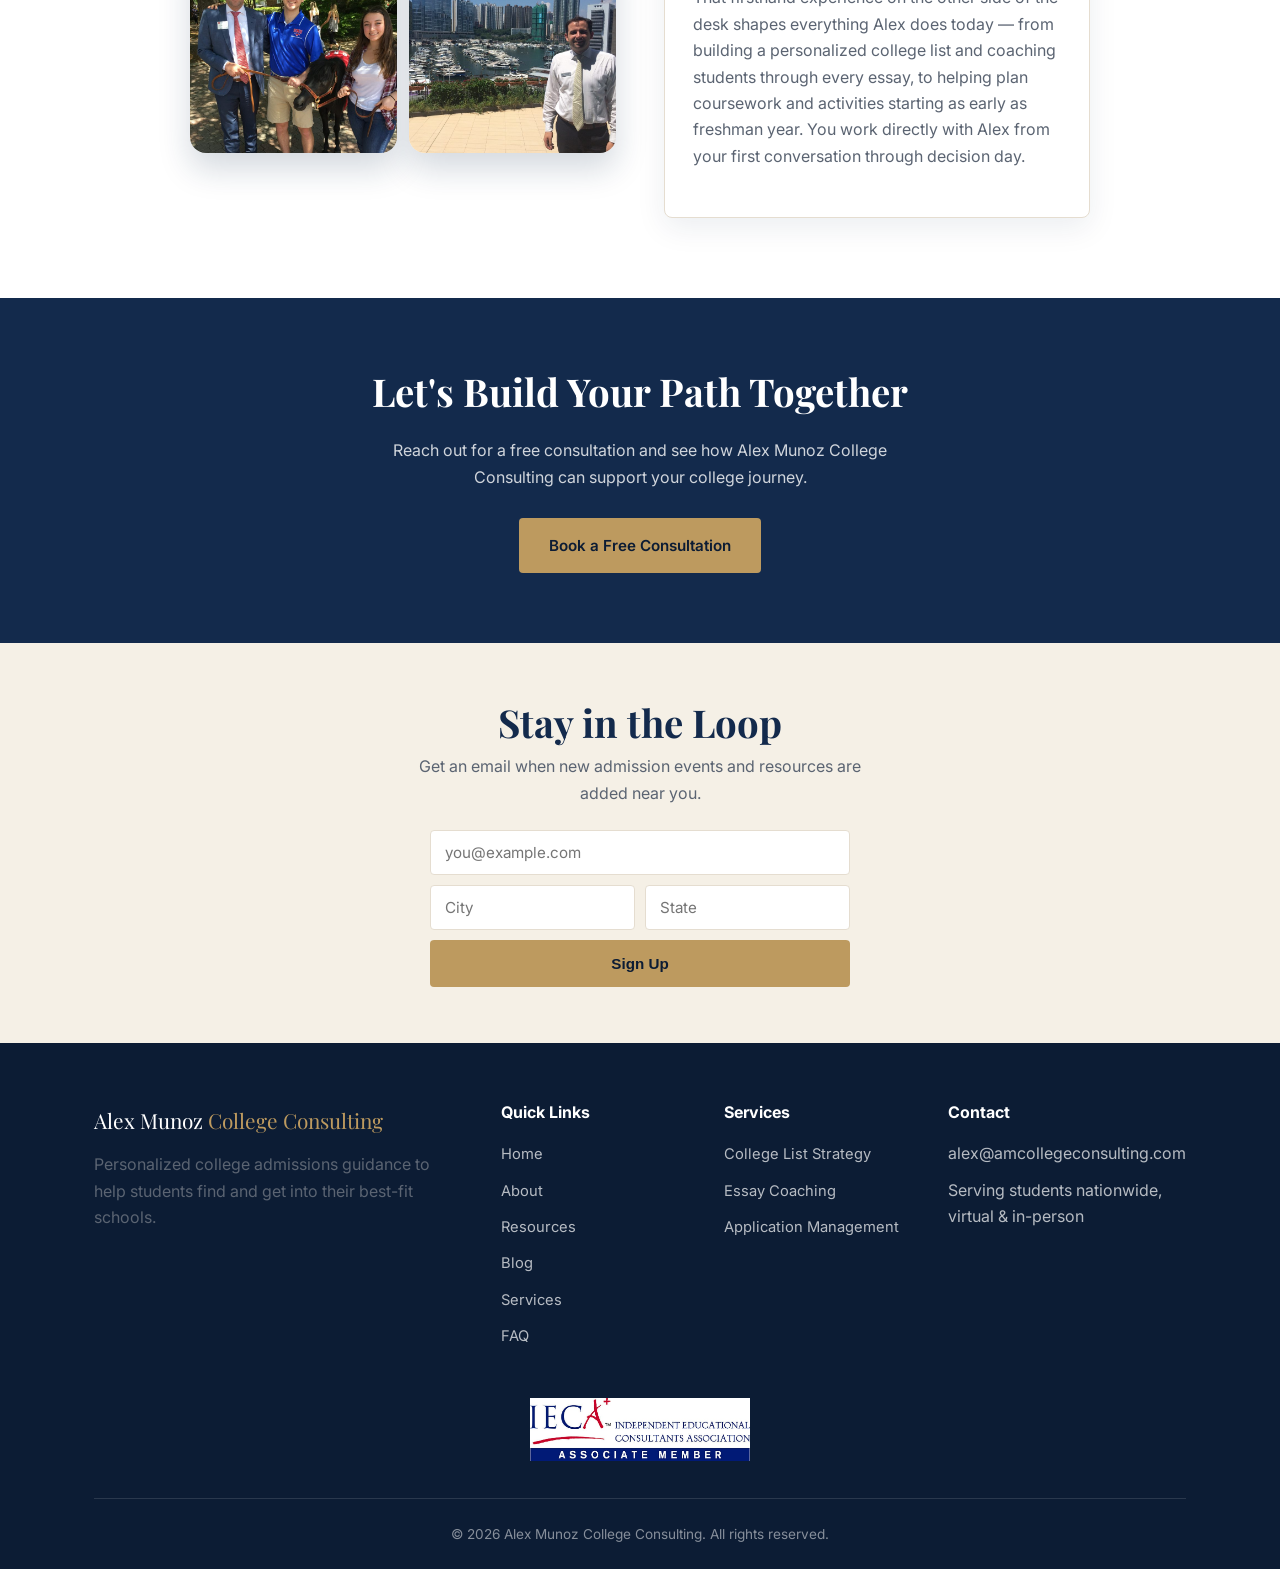
==== commit 4343095e: "Add blog section with first post on college fair season" ====
--- a/about.html
+++ b/about.html
@@ -32,7 +32,7 @@
 <meta name="twitter:image" content="https://amcollegeconsulting.com/social-preview.png">
 <link rel="preconnect" href="https://fonts.googleapis.com">
 <link href="https://fonts.googleapis.com/css2?family=Playfair+Display:wght@600;700&family=Inter:wght@400;500;600;700&display=swap" rel="stylesheet">
-<link rel="stylesheet" href="styles.css?v=20260810f">
+<link rel="stylesheet" href="styles.css?v=20260827a">
 <script type="application/ld+json">
 [
   {
@@ -91,6 +91,7 @@
         <a href="resources.html">Resources</a>
         <ul class="nav-dropdown-menu">
           <li><a href="resources.html#info-sessions">Admission Reps in Your Area</a></li>
+          <li><a href="blog.html">Blog</a></li>
         </ul>
       </li>
       <li><a href="services.html">Services</a></li>
@@ -202,6 +203,7 @@
           <li><a href="index.html">Home</a></li>
           <li><a href="about.html">About</a></li>
           <li><a href="resources.html">Resources</a></li>
+          <li><a href="blog.html">Blog</a></li>
           <li><a href="services.html">Services</a></li>
           <li><a href="faq.html">FAQ</a></li>
         </ul>
--- a/styles.css
+++ b/styles.css
@@ -205,6 +205,39 @@
   flex-wrap: wrap;
 }
 
+.hero-grid {
+  display: grid;
+  grid-template-columns: 1.1fr 0.9fr;
+  gap: 48px;
+  align-items: center;
+  text-align: left;
+}
+
+.hero-grid .lead { margin: 0 0 32px; }
+.hero-grid .hero-actions { justify-content: flex-start; }
+
+.hero-photo-wrap {
+  display: flex;
+  justify-content: center;
+}
+
+.hero-photo {
+  width: 280px;
+  height: 280px;
+  border-radius: 50%;
+  overflow: hidden;
+  border: 6px solid var(--gold);
+  box-shadow: 0 20px 44px rgba(0,0,0,0.28);
+  background: var(--white);
+}
+
+.hero-photo img {
+  width: 100%;
+  height: 100%;
+  object-fit: cover;
+  display: block;
+}
+
 /* Headshot / photo mosaic */
 .headshot-frame {
   border-radius: 16px;
@@ -346,6 +379,167 @@
 .testimonial .role {
   color: var(--text-muted);
   font-size: 0.85rem;
+}
+
+/* Blog */
+.blog-grid {
+  display: grid;
+  grid-template-columns: repeat(3, 1fr);
+  gap: 32px;
+}
+
+.blog-card {
+  background: var(--white);
+  border: 1px solid var(--border);
+  border-radius: 8px;
+  overflow: hidden;
+  box-shadow: var(--shadow);
+  display: flex;
+  flex-direction: column;
+  transition: transform 0.2s ease, box-shadow 0.2s ease;
+}
+
+.blog-card:hover {
+  transform: translateY(-4px);
+  box-shadow: 0 16px 36px rgba(19, 42, 76, 0.14);
+}
+
+.blog-card-image {
+  aspect-ratio: 16 / 10;
+  overflow: hidden;
+}
+
+.blog-card-image img {
+  width: 100%;
+  height: 100%;
+  object-fit: cover;
+  object-position: top center;
+}
+
+.blog-card-body {
+  padding: 26px 26px 28px;
+  display: flex;
+  flex-direction: column;
+  flex: 1;
+}
+
+.blog-meta {
+  text-transform: uppercase;
+  letter-spacing: 1.5px;
+  font-size: 0.72rem;
+  color: var(--gold);
+  font-weight: 700;
+  margin-bottom: 10px;
+}
+
+.blog-card h3 {
+  font-size: 1.2rem;
+  margin-bottom: 10px;
+}
+
+.blog-card p.excerpt {
+  flex: 1;
+  margin-bottom: 18px;
+}
+
+.read-more {
+  font-weight: 700;
+  font-size: 0.9rem;
+  color: var(--navy);
+  display: inline-flex;
+  align-items: center;
+  gap: 6px;
+}
+
+.blog-card:hover .read-more,
+.read-more:hover {
+  color: var(--gold);
+}
+
+.read-more .arrow {
+  transition: transform 0.2s ease;
+}
+
+.blog-card:hover .read-more .arrow {
+  transform: translateX(4px);
+}
+
+/* Article page */
+.article-hero {
+  background: linear-gradient(135deg, var(--navy) 0%, var(--navy-dark) 100%);
+  color: var(--white);
+  padding: 56px 0 48px;
+  text-align: center;
+}
+
+.article-hero .back-link {
+  display: inline-block;
+  color: var(--gold-light);
+  font-size: 0.88rem;
+  font-weight: 600;
+  margin-bottom: 22px;
+}
+
+.article-hero .back-link:hover { color: var(--white); }
+
+.article-hero h1 {
+  color: var(--white);
+  max-width: 780px;
+  margin-left: auto;
+  margin-right: auto;
+}
+
+.article-hero .article-meta {
+  color: rgba(255,255,255,0.75);
+  font-size: 0.92rem;
+  margin-top: 16px;
+}
+
+.article-featured-image {
+  max-width: 860px;
+  margin: -40px auto 0;
+  border-radius: 10px;
+  overflow: hidden;
+  box-shadow: 0 24px 48px rgba(19, 42, 76, 0.22);
+  position: relative;
+}
+
+.article-featured-image img {
+  width: 100%;
+  aspect-ratio: 16 / 9;
+  object-fit: cover;
+  object-position: top center;
+}
+
+.article-body {
+  max-width: 720px;
+  margin: 0 auto;
+  padding: 56px 0 20px;
+}
+
+.article-body p { color: var(--text); font-size: 1.05rem; }
+.article-body h2 { font-size: 1.6rem; margin-top: 1.4em; }
+.article-body h3 { font-size: 1.15rem; margin-top: 1.2em; }
+.article-body a { color: var(--navy); font-weight: 600; text-decoration: underline; text-decoration-color: var(--gold); text-underline-offset: 3px; }
+.article-body a:hover { color: var(--gold); }
+
+.article-cta {
+  background: var(--cream);
+  border: 1px solid var(--border);
+  border-radius: 10px;
+  padding: 32px;
+  text-align: center;
+  margin-top: 2em;
+}
+
+.article-cta p { max-width: 460px; margin-left: auto; margin-right: auto; }
+
+.article-byline {
+  font-style: italic;
+  font-size: 0.95rem;
+  border-top: 1px solid var(--border);
+  padding-top: 22px;
+  margin-top: 2em;
 }
 
 /* CTA band */
@@ -909,6 +1103,13 @@
   .nav-toggle { display: block; }
   .grid-3 { grid-template-columns: 1fr; }
   .grid-2 { grid-template-columns: 1fr; }
+  .blog-grid { grid-template-columns: 1fr; }
+  .article-featured-image { margin-top: 0; border-radius: 0; }
+  .hero-grid { grid-template-columns: 1fr; text-align: center; }
+  .hero-grid .hero-actions { justify-content: center; }
+  .hero-grid .lead { margin: 0 auto 32px; }
+  .hero-photo-wrap { order: -1; margin-bottom: 12px; }
+  .hero-photo { width: 200px; height: 200px; }
   .section-header-grid { grid-template-columns: 1fr; }
   .section-header-grid .section-header-text { text-align: center; }
   .stats { grid-template-columns: repeat(2, 1fr); }
